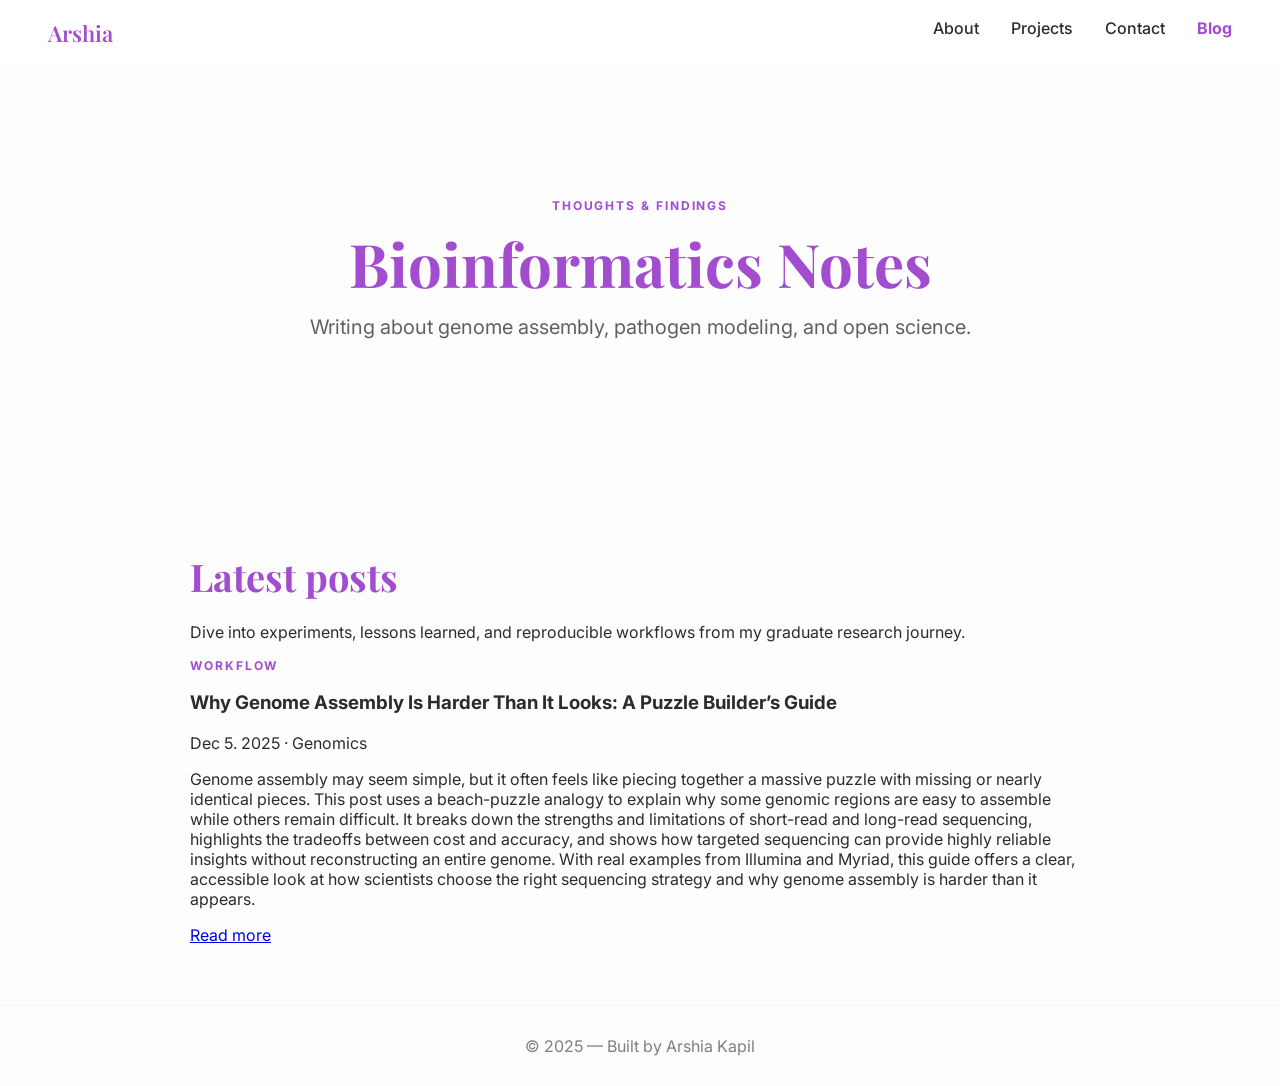
==== blog.html @ 8b9411af "Update blog.html" ====
<!DOCTYPE html>
<html lang="en">
<head>
    <meta charset="UTF-8">
    <meta name="viewport" content="width=device-width, initial-scale=1.0">
    <title>Arshia Kapil | Blog</title>
    <link rel="stylesheet" href="style.css">
    <link href="https://fonts.googleapis.com/css2?family=Inter:wght@300;400;600&family=Playfair+Display:wght@600;700&display=swap" rel="stylesheet">
</head>
<body>
    <nav>
        <div class="logo">Arshia</div>
        <div class="nav-links">
            <a href="index.html#about">About</a>
            <a href="index.html#projects">Projects</a>
            <a href="index.html#contact">Contact</a>
            <a class="active" href="blog.html">Blog</a>
        </div>
    </nav>

    <header class="hero blog-hero">
        <p class="eyebrow">Thoughts & Findings</p>
        <h1 class="name">Bioinformatics Notes</h1>
        <p class="tagline">Writing about genome assembly, pathogen modeling, and open science.</p>
    </header>

    <main class="section blog-section">
        <div class="blog-intro">
            <h2>Latest posts</h2>
            <p>Dive into experiments, lessons learned, and reproducible workflows from my graduate research journey.</p>
        </div>

        <div class="blog-grid">
            <article class="blog-card">
                <p class="eyebrow">Workflow</p>
                <h3>Why Genome Assembly Is Harder Than It Looks: A Puzzle Builder’s Guide</h3>
                <p class="blog-meta">Dec 5. 2025 · Genomics</p>
                <p class="blog-desc">Genome assembly may seem simple, but it often feels like piecing together a massive puzzle with missing or nearly identical pieces. This post uses a beach-puzzle analogy to explain why some genomic regions are easy to assemble while others remain difficult. It breaks down the strengths and limitations of short-read and long-read sequencing, highlights the tradeoffs between cost and accuracy, and shows how targeted sequencing can provide highly reliable insights without reconstructing an entire genome. With real examples from Illumina and Myriad, this guide offers a clear, accessible look at how scientists choose the right sequencing strategy and why genome assembly is harder than it appears.</p>
                <a class="text-link" href="#">Read more</a>
            </article>
        </div>
    </main>

    <footer>
        © 2025 — Built by Arshia Kapil
    </footer>
</body>
</html>
---- style.css ----
/* ===== Fonts & Colors ===== */
:root {
    --bg: #fdfdfd;
    --text: #2c2c2c;
    --accent: #a24ccf;     /* lavender / purple */
    --accent-light: #e7c6ff;
    --light-gray: #eeeeee;
}

/* Reset */
body {
    margin: 0;
    font-family: 'Inter', sans-serif;
    color: var(--text);
    background: var(--bg);
    scroll-behavior: smooth;
}

/* ===== Navigation ===== */
nav {
    display: flex;
    justify-content: space-between;
    padding: 18px 48px;
    position: sticky;
    top: 0;
    background: rgba(255,255,255,0.8);
    backdrop-filter: blur(8px);
}

.logo {
    font-family: 'Playfair Display', serif;
    font-size: 22px;
    font-weight: 600;
    color: var(--accent);
}

.nav-links a {
    margin-left: 28px;
    text-decoration: none;
    font-weight: 500;
    color: var(--text);
}
.nav-links a:hover {
    color: var(--accent);
}
.nav-links a.active {
    color: var(--accent);
    font-weight: 700;
}
/* ===== Hero Section ===== */
.hero {
    text-align: center;
    padding: 120px 20px 80px;
}

.name {
    font-family: 'Playfair Display', serif;
    font-size: 60px;
    margin: 0;
    color: var(--accent);
}

.tagline {
    font-size: 20px;
    margin-top: 12px;
    opacity: 0.75;
}

.eyebrow {
    text-transform: uppercase;
    letter-spacing: 0.16em;
    font-size: 12px;
    font-weight: 700;
    color: var(--accent);
    margin-bottom: 10px;
}

/* ===== General Sections ===== */
.section {
    padding: 80px 10% 60px;
    max-width: 900px;
    margin: auto;
}

.section h2 {
    font-family: 'Playfair Display', serif;
    font-size: 38px;
    margin-bottom: 20px;
    color: var(--accent);
}

/* Placeholder text */
.placeholder {
    opacity: 0.6;
}

/* ===== Contact Section ===== */
.contact-list {
    display: flex;
    gap: 24px;
    margin-top: 18px;
}
.contact-list a {
    padding: 10px 18px;
    border-radius: 10px;
    background: var(--accent-light);
    color: var(--accent);
    text-decoration: none;
    font-weight: 600;
    transition: background 0.2s;
}
.contact-list a:hover {
    background: var(--accent);
    color: white;
}

/* ===== Footer ===== */
footer {
    text-align: center;
    padding: 30px 0;
    opacity: 0.6;
    border-top: 1px solid var(--light-gray);
}

/* Responsive */
@media (max-width: 650px) {
    nav {
        padding: 10px 24px;
    }
    .name {
        font-size: 44px;
    }
    .tagline {
        font-size: 18px;
    }
    .section h2 {
        font-size: 28px;
    }
}
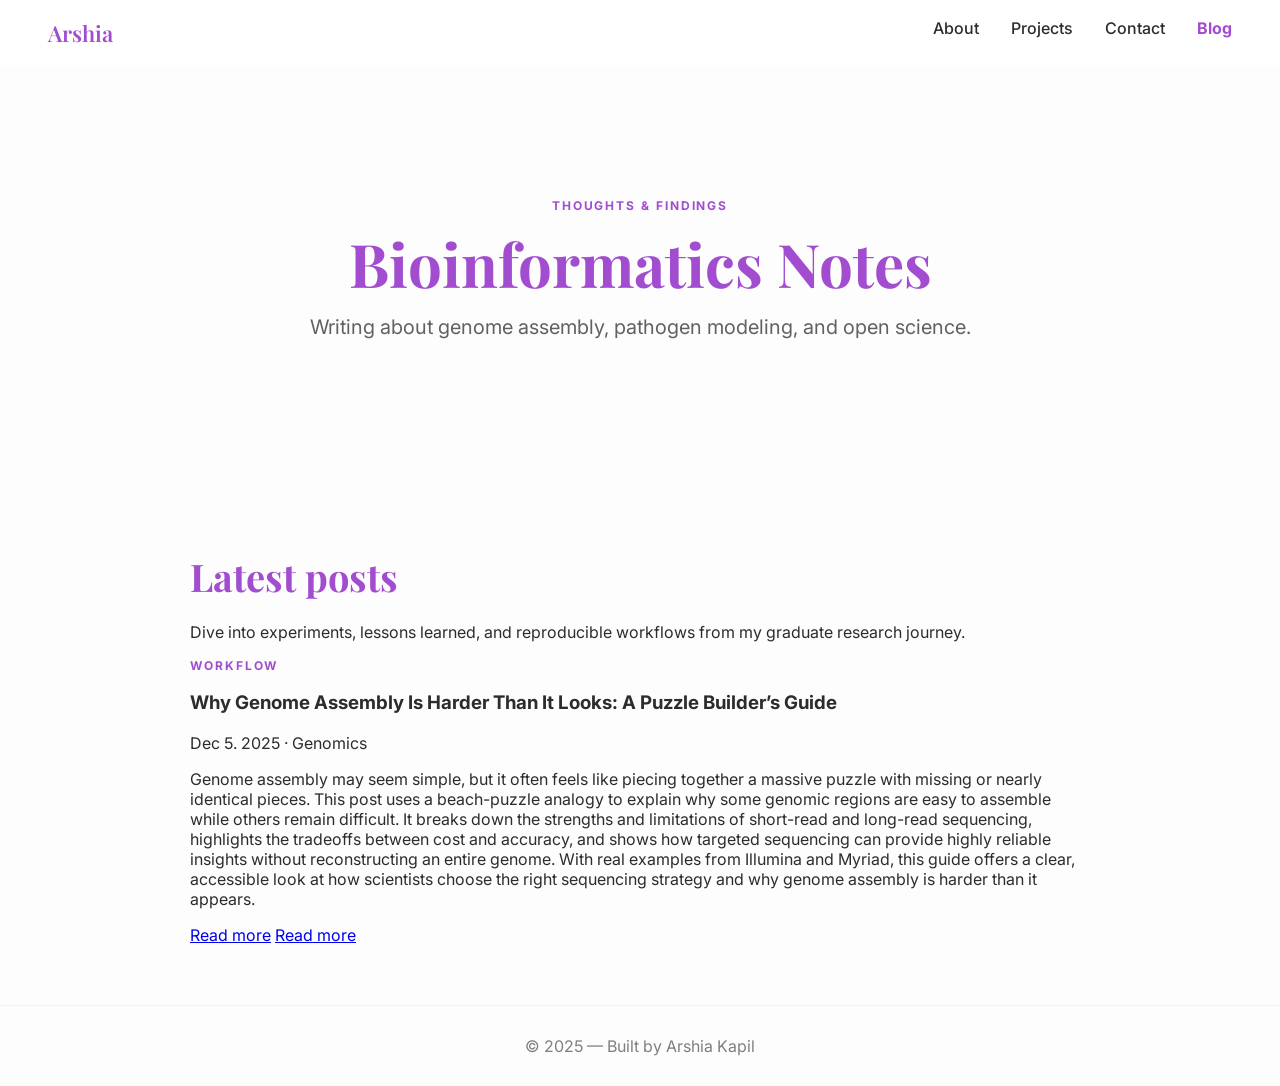
==== commit 354a5363: "Update blog link to external article on genome assembly" ====
--- a/blog.html
+++ b/blog.html
@@ -37,6 +37,7 @@
                 <p class="blog-meta">Dec 5. 2025 · Genomics</p>
                 <p class="blog-desc">Genome assembly may seem simple, but it often feels like piecing together a massive puzzle with missing or nearly identical pieces. This post uses a beach-puzzle analogy to explain why some genomic regions are easy to assemble while others remain difficult. It breaks down the strengths and limitations of short-read and long-read sequencing, highlights the tradeoffs between cost and accuracy, and shows how targeted sequencing can provide highly reliable insights without reconstructing an entire genome. With real examples from Illumina and Myriad, this guide offers a clear, accessible look at how scientists choose the right sequencing strategy and why genome assembly is harder than it appears.</p>
                 <a class="text-link" href="#">Read more</a>
+                <a class="text-link" href="https://arshiakapil.substack.com/p/why-genome-assembly-is-harder-than" target="_blank" rel="noopener noreferrer">Read more</a>
             </article>
         </div>
     </main>
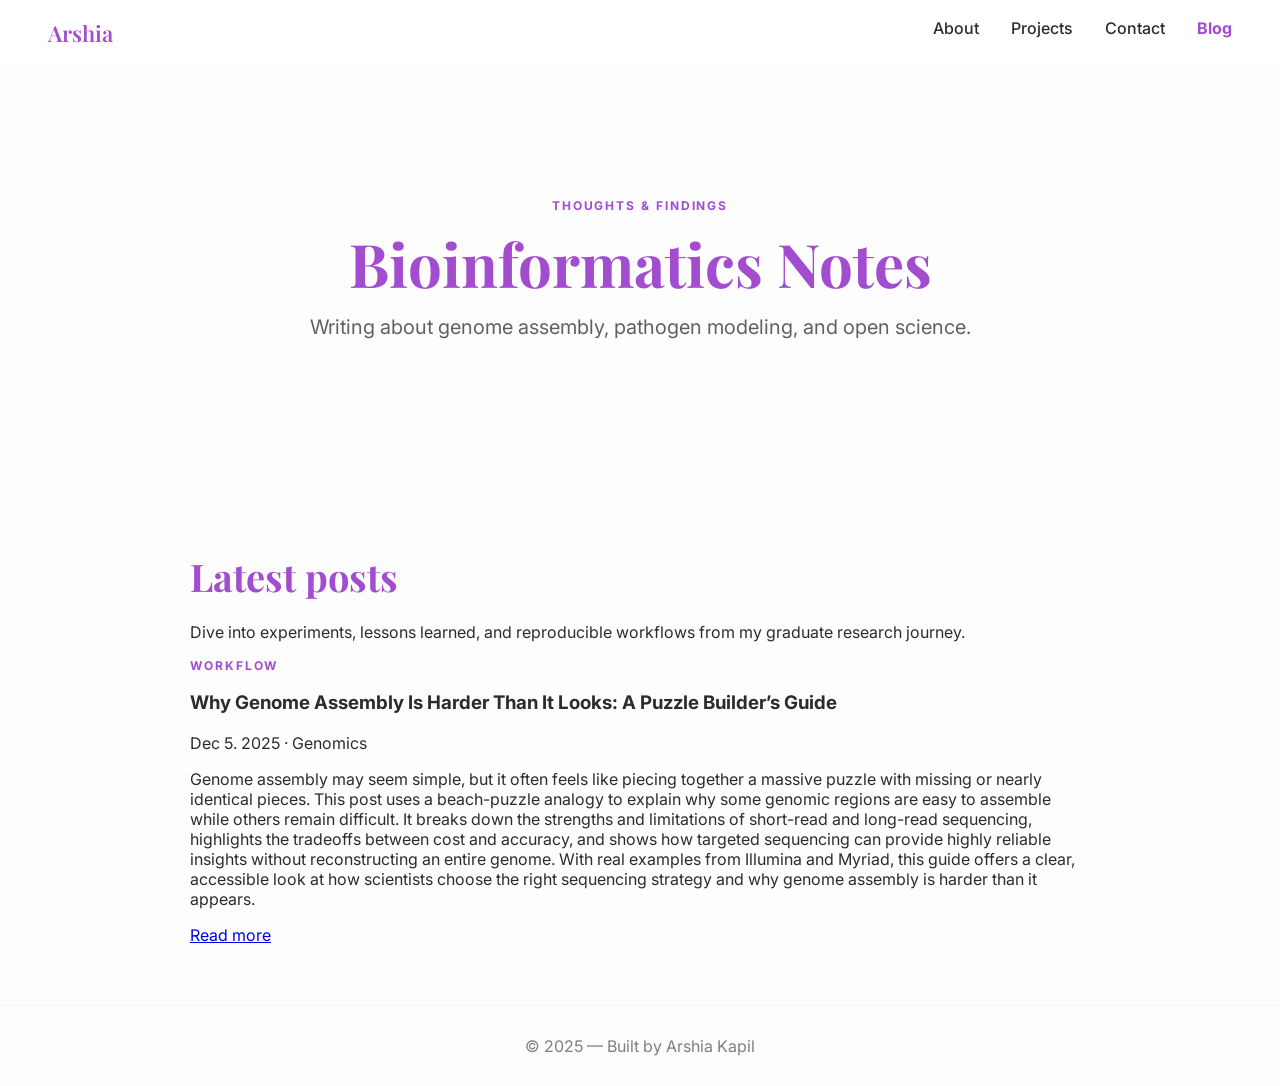
==== commit 47a9c60e: "Update blog link to external source" ====
--- a/blog.html
+++ b/blog.html
@@ -36,7 +36,6 @@
                 <h3>Why Genome Assembly Is Harder Than It Looks: A Puzzle Builder’s Guide</h3>
                 <p class="blog-meta">Dec 5. 2025 · Genomics</p>
                 <p class="blog-desc">Genome assembly may seem simple, but it often feels like piecing together a massive puzzle with missing or nearly identical pieces. This post uses a beach-puzzle analogy to explain why some genomic regions are easy to assemble while others remain difficult. It breaks down the strengths and limitations of short-read and long-read sequencing, highlights the tradeoffs between cost and accuracy, and shows how targeted sequencing can provide highly reliable insights without reconstructing an entire genome. With real examples from Illumina and Myriad, this guide offers a clear, accessible look at how scientists choose the right sequencing strategy and why genome assembly is harder than it appears.</p>
-                <a class="text-link" href="#">Read more</a>
                 <a class="text-link" href="https://arshiakapil.substack.com/p/why-genome-assembly-is-harder-than" target="_blank" rel="noopener noreferrer">Read more</a>
             </article>
         </div>
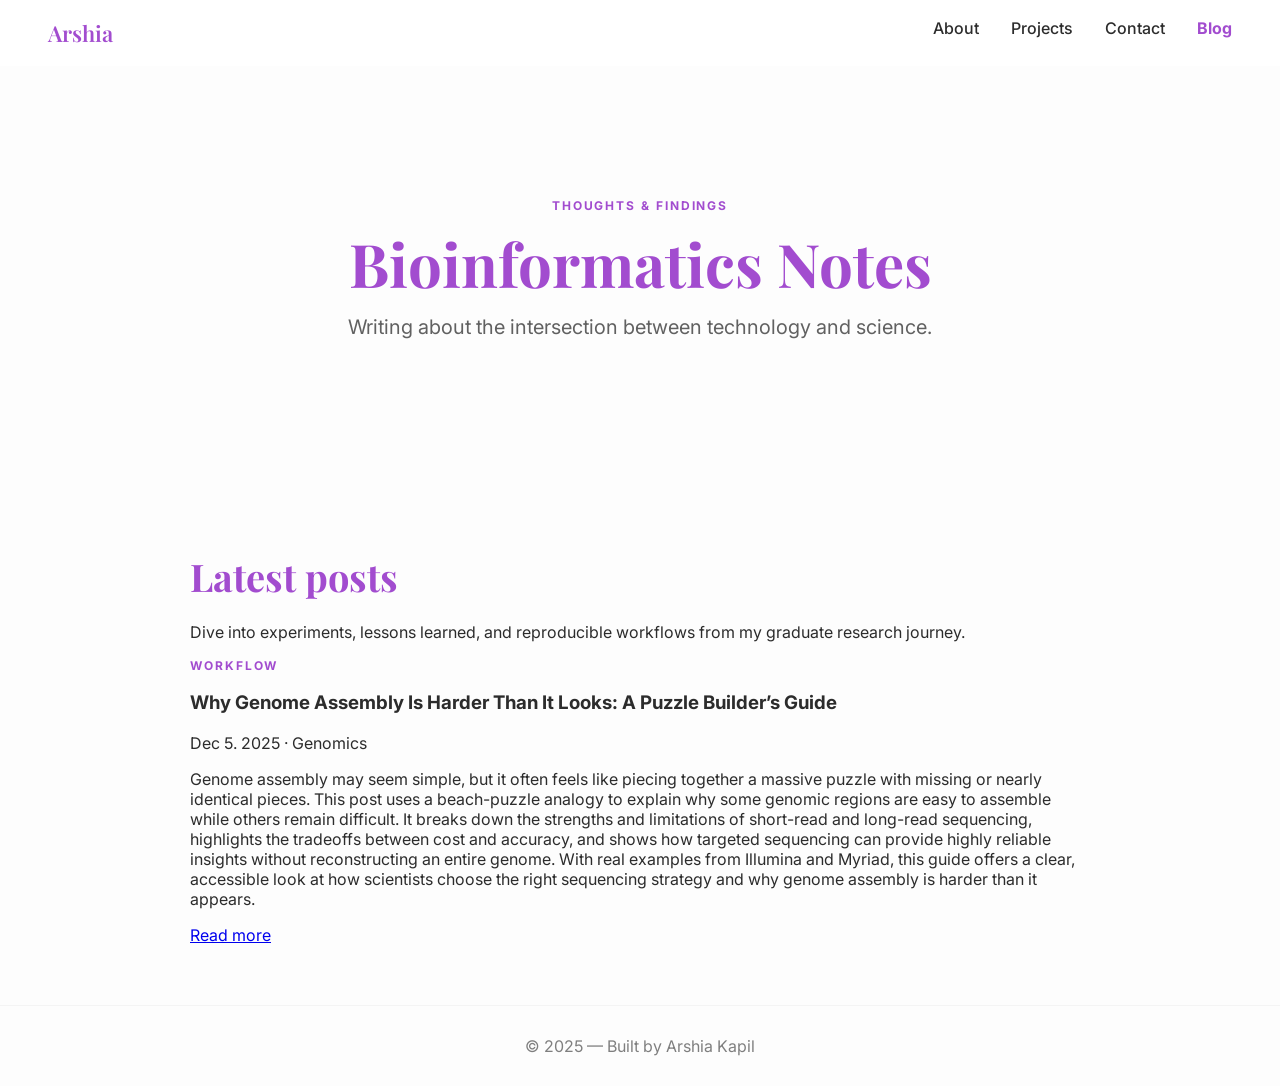
==== commit 6ca2db1e: "Update tagline in blog header" ====
--- a/blog.html
+++ b/blog.html
@@ -21,7 +21,7 @@
     <header class="hero blog-hero">
         <p class="eyebrow">Thoughts & Findings</p>
         <h1 class="name">Bioinformatics Notes</h1>
-        <p class="tagline">Writing about genome assembly, pathogen modeling, and open science.</p>
+        <p class="tagline">Writing about the intersection between technology and science.</p>
     </header>
 
     <main class="section blog-section">
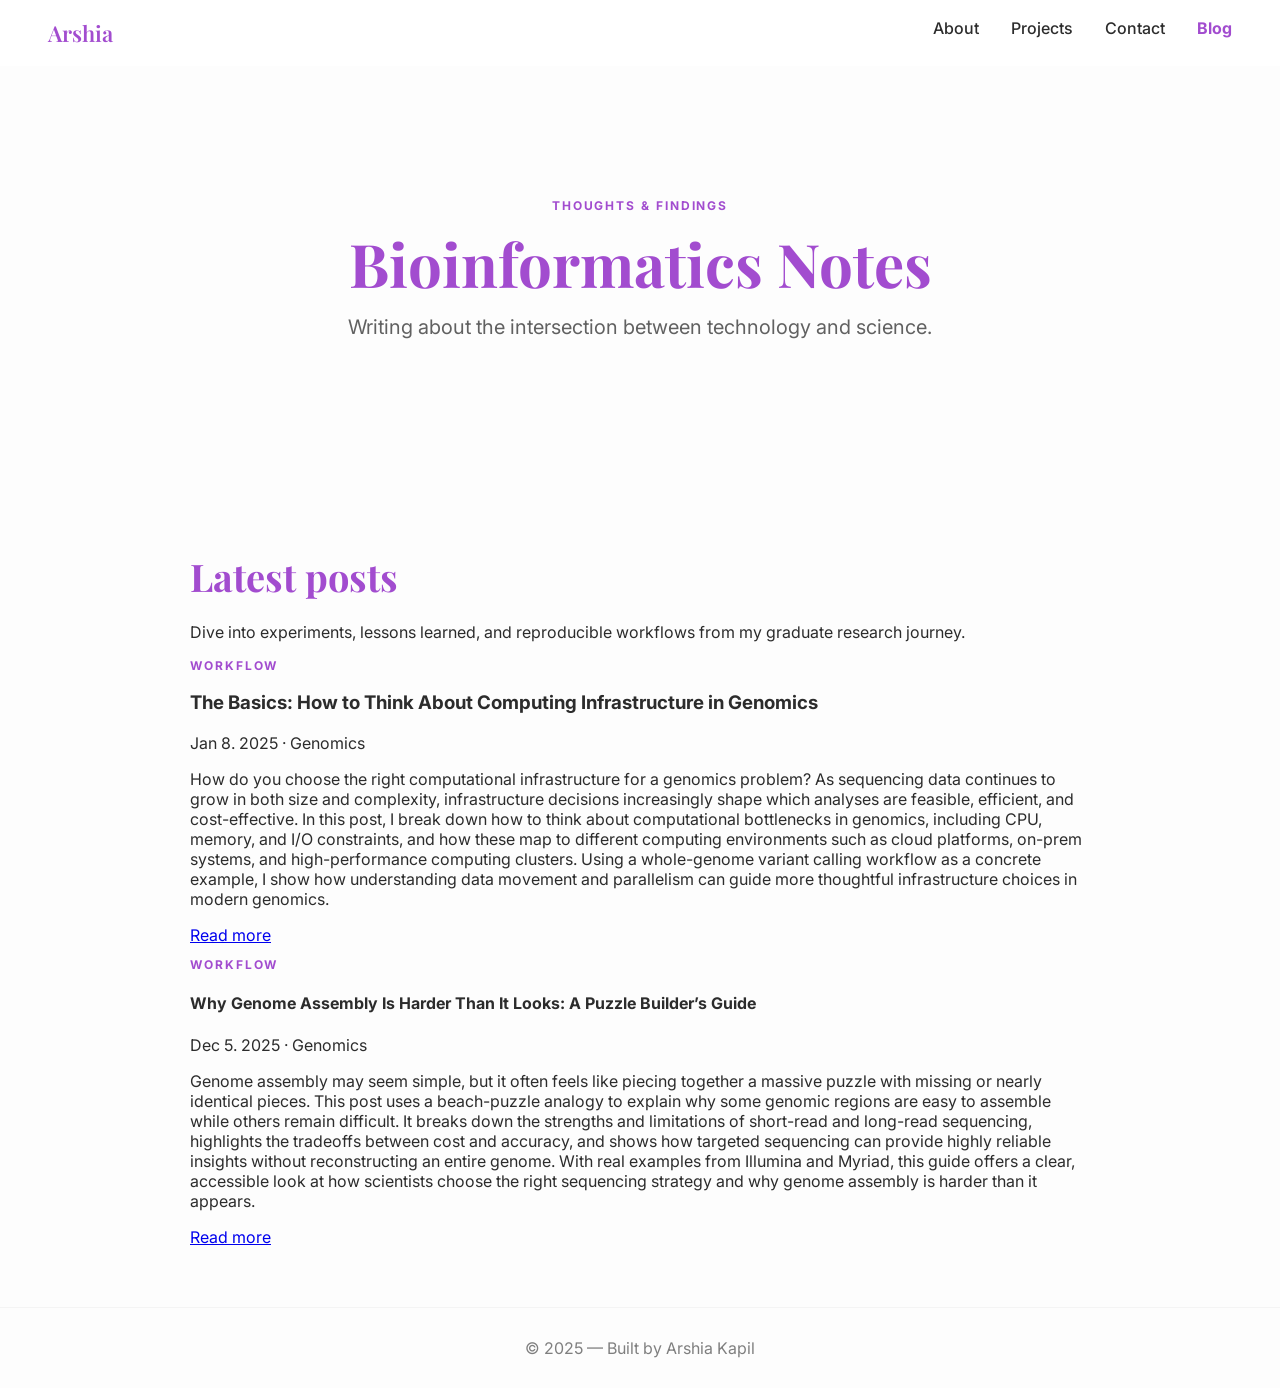
==== commit 8c593b47: "Update blog post titles and add new content" ====
--- a/blog.html
+++ b/blog.html
@@ -30,10 +30,20 @@
             <p>Dive into experiments, lessons learned, and reproducible workflows from my graduate research journey.</p>
         </div>
 
+         <div class="blog-grid">
+            <article class="blog-card">
+                <p class="eyebrow">Workflow</p>
+                <h3>The Basics: How to Think About Computing Infrastructure in Genomics </h3>
+                <p class="blog-meta">Jan 8. 2025 · Genomics</p>
+                <p class="blog-desc"> How do you choose the right computational infrastructure for a genomics problem? As sequencing data continues to grow in both size and complexity, infrastructure decisions increasingly shape which analyses are feasible, efficient, and cost-effective. In this post, I break down how to think about computational bottlenecks in genomics, including CPU, memory, and I/O constraints, and how these map to different computing environments such as cloud platforms, on-prem systems, and high-performance computing clusters. Using a whole-genome variant calling workflow as a concrete example, I show how understanding data movement and parallelism can guide more thoughtful infrastructure choices in modern genomics.</p>
+                <a class="text-link" href="https://arshiakapil.substack.com/p/the-basics-how-to-think-about-computing" target="_blank" rel="noopener noreferrer">Read more</a>
+            </article>
+        </div>
+
         <div class="blog-grid">
             <article class="blog-card">
                 <p class="eyebrow">Workflow</p>
-                <h3>Why Genome Assembly Is Harder Than It Looks: A Puzzle Builder’s Guide</h3>
+                <h4>Why Genome Assembly Is Harder Than It Looks: A Puzzle Builder’s Guide</h4>
                 <p class="blog-meta">Dec 5. 2025 · Genomics</p>
                 <p class="blog-desc">Genome assembly may seem simple, but it often feels like piecing together a massive puzzle with missing or nearly identical pieces. This post uses a beach-puzzle analogy to explain why some genomic regions are easy to assemble while others remain difficult. It breaks down the strengths and limitations of short-read and long-read sequencing, highlights the tradeoffs between cost and accuracy, and shows how targeted sequencing can provide highly reliable insights without reconstructing an entire genome. With real examples from Illumina and Myriad, this guide offers a clear, accessible look at how scientists choose the right sequencing strategy and why genome assembly is harder than it appears.</p>
                 <a class="text-link" href="https://arshiakapil.substack.com/p/why-genome-assembly-is-harder-than" target="_blank" rel="noopener noreferrer">Read more</a>
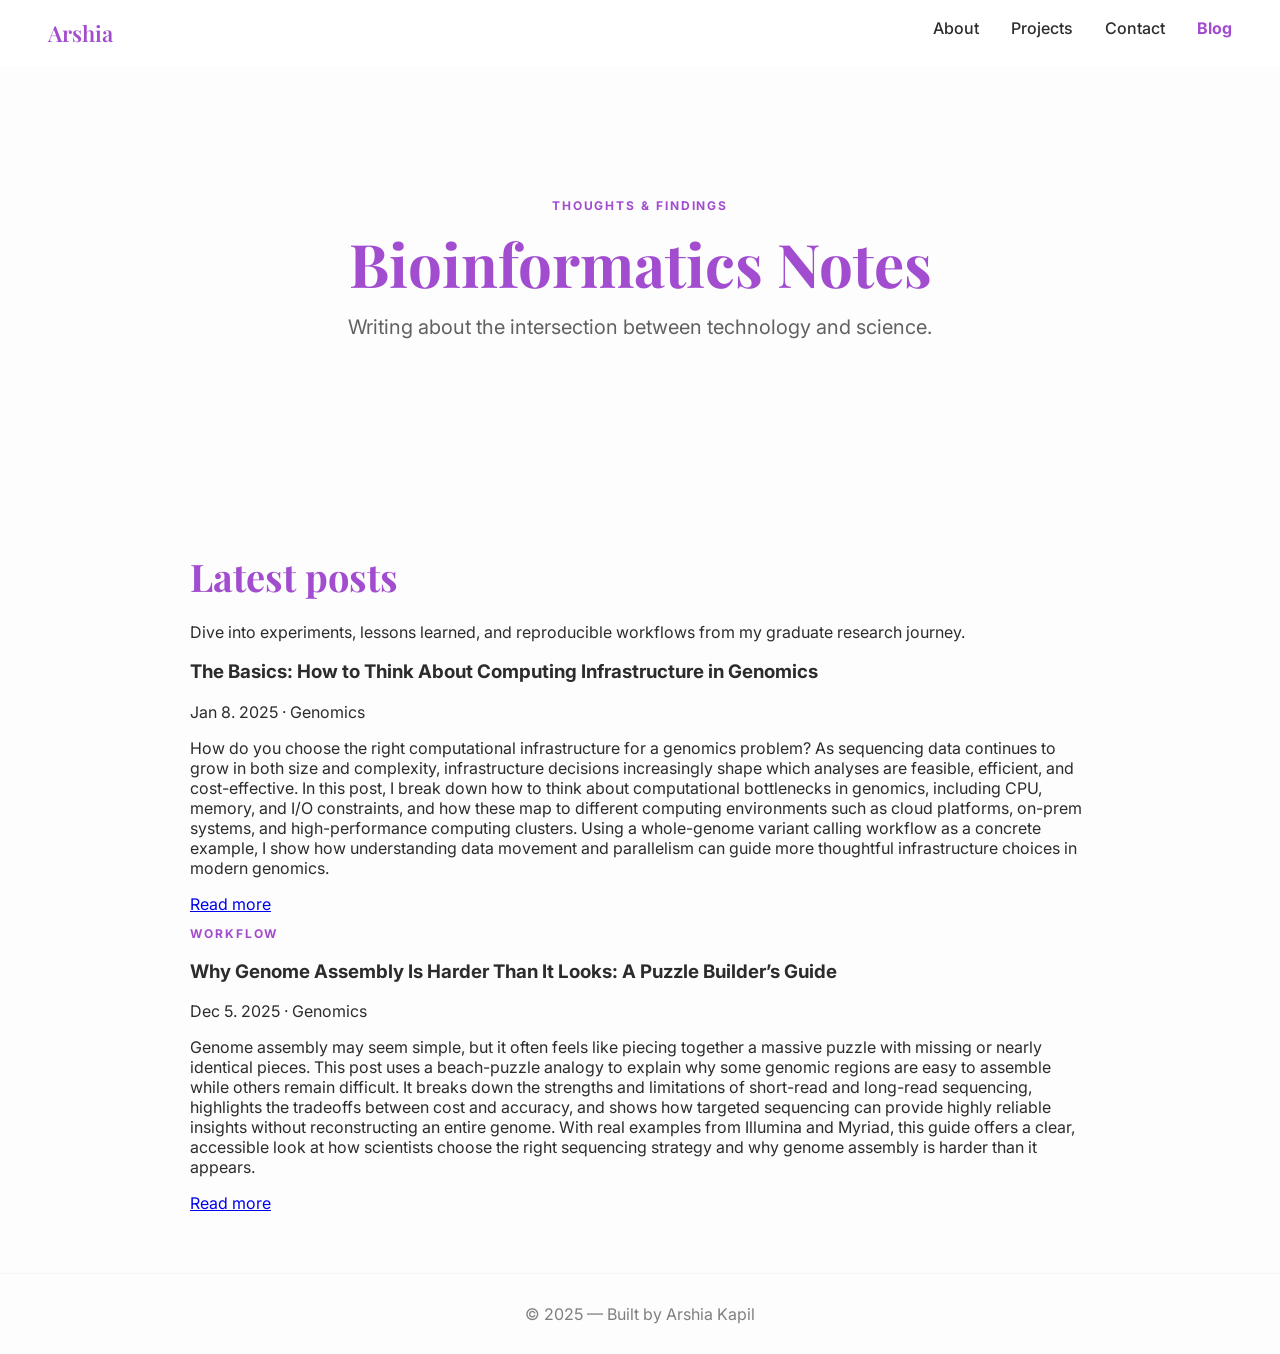
==== commit c62b0447: "Update blog post titles and remove eyebrow text" ====
--- a/blog.html
+++ b/blog.html
@@ -32,7 +32,6 @@
 
          <div class="blog-grid">
             <article class="blog-card">
-                <p class="eyebrow">Workflow</p>
                 <h3>The Basics: How to Think About Computing Infrastructure in Genomics </h3>
                 <p class="blog-meta">Jan 8. 2025 · Genomics</p>
                 <p class="blog-desc"> How do you choose the right computational infrastructure for a genomics problem? As sequencing data continues to grow in both size and complexity, infrastructure decisions increasingly shape which analyses are feasible, efficient, and cost-effective. In this post, I break down how to think about computational bottlenecks in genomics, including CPU, memory, and I/O constraints, and how these map to different computing environments such as cloud platforms, on-prem systems, and high-performance computing clusters. Using a whole-genome variant calling workflow as a concrete example, I show how understanding data movement and parallelism can guide more thoughtful infrastructure choices in modern genomics.</p>
@@ -43,7 +42,7 @@
         <div class="blog-grid">
             <article class="blog-card">
                 <p class="eyebrow">Workflow</p>
-                <h4>Why Genome Assembly Is Harder Than It Looks: A Puzzle Builder’s Guide</h4>
+                <h3>Why Genome Assembly Is Harder Than It Looks: A Puzzle Builder’s Guide</h3>
                 <p class="blog-meta">Dec 5. 2025 · Genomics</p>
                 <p class="blog-desc">Genome assembly may seem simple, but it often feels like piecing together a massive puzzle with missing or nearly identical pieces. This post uses a beach-puzzle analogy to explain why some genomic regions are easy to assemble while others remain difficult. It breaks down the strengths and limitations of short-read and long-read sequencing, highlights the tradeoffs between cost and accuracy, and shows how targeted sequencing can provide highly reliable insights without reconstructing an entire genome. With real examples from Illumina and Myriad, this guide offers a clear, accessible look at how scientists choose the right sequencing strategy and why genome assembly is harder than it appears.</p>
                 <a class="text-link" href="https://arshiakapil.substack.com/p/why-genome-assembly-is-harder-than" target="_blank" rel="noopener noreferrer">Read more</a>
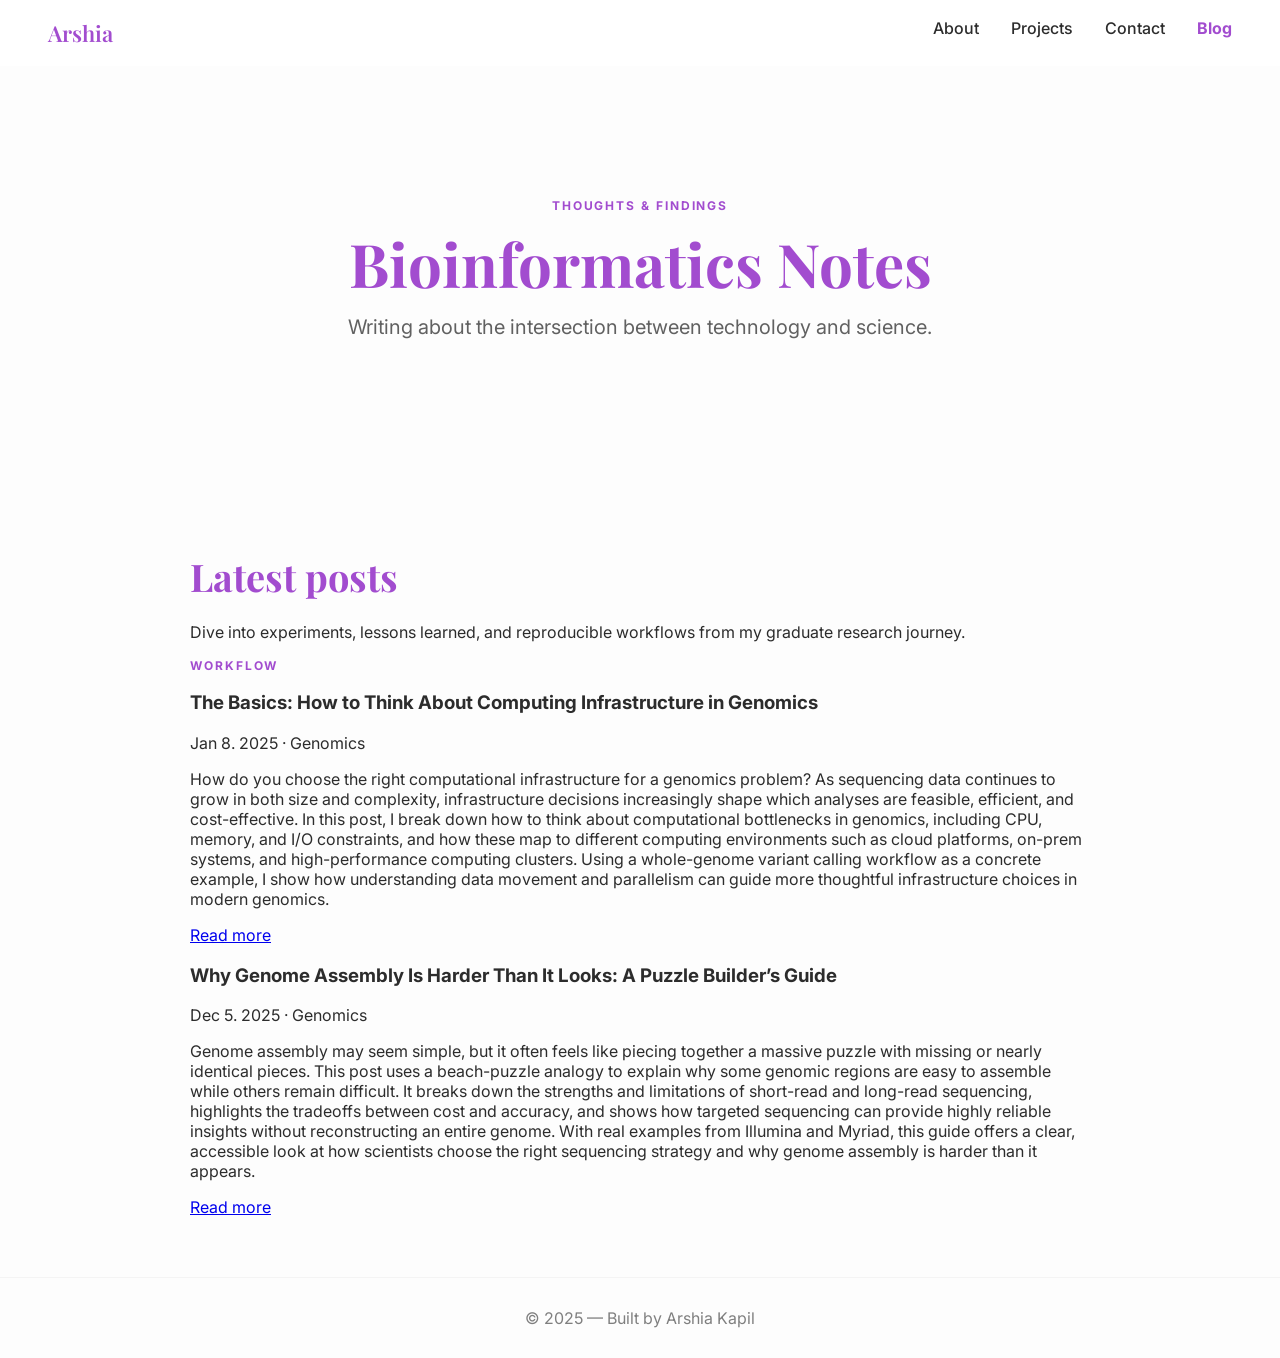
==== commit 6dd3be20: "Update blog content and remove eyebrow paragraph" ====
--- a/blog.html
+++ b/blog.html
@@ -32,6 +32,7 @@
 
          <div class="blog-grid">
             <article class="blog-card">
+                <p class="eyebrow">Workflow</p>
                 <h3>The Basics: How to Think About Computing Infrastructure in Genomics </h3>
                 <p class="blog-meta">Jan 8. 2025 · Genomics</p>
                 <p class="blog-desc"> How do you choose the right computational infrastructure for a genomics problem? As sequencing data continues to grow in both size and complexity, infrastructure decisions increasingly shape which analyses are feasible, efficient, and cost-effective. In this post, I break down how to think about computational bottlenecks in genomics, including CPU, memory, and I/O constraints, and how these map to different computing environments such as cloud platforms, on-prem systems, and high-performance computing clusters. Using a whole-genome variant calling workflow as a concrete example, I show how understanding data movement and parallelism can guide more thoughtful infrastructure choices in modern genomics.</p>
@@ -41,7 +42,6 @@
 
         <div class="blog-grid">
             <article class="blog-card">
-                <p class="eyebrow">Workflow</p>
                 <h3>Why Genome Assembly Is Harder Than It Looks: A Puzzle Builder’s Guide</h3>
                 <p class="blog-meta">Dec 5. 2025 · Genomics</p>
                 <p class="blog-desc">Genome assembly may seem simple, but it often feels like piecing together a massive puzzle with missing or nearly identical pieces. This post uses a beach-puzzle analogy to explain why some genomic regions are easy to assemble while others remain difficult. It breaks down the strengths and limitations of short-read and long-read sequencing, highlights the tradeoffs between cost and accuracy, and shows how targeted sequencing can provide highly reliable insights without reconstructing an entire genome. With real examples from Illumina and Myriad, this guide offers a clear, accessible look at how scientists choose the right sequencing strategy and why genome assembly is harder than it appears.</p>
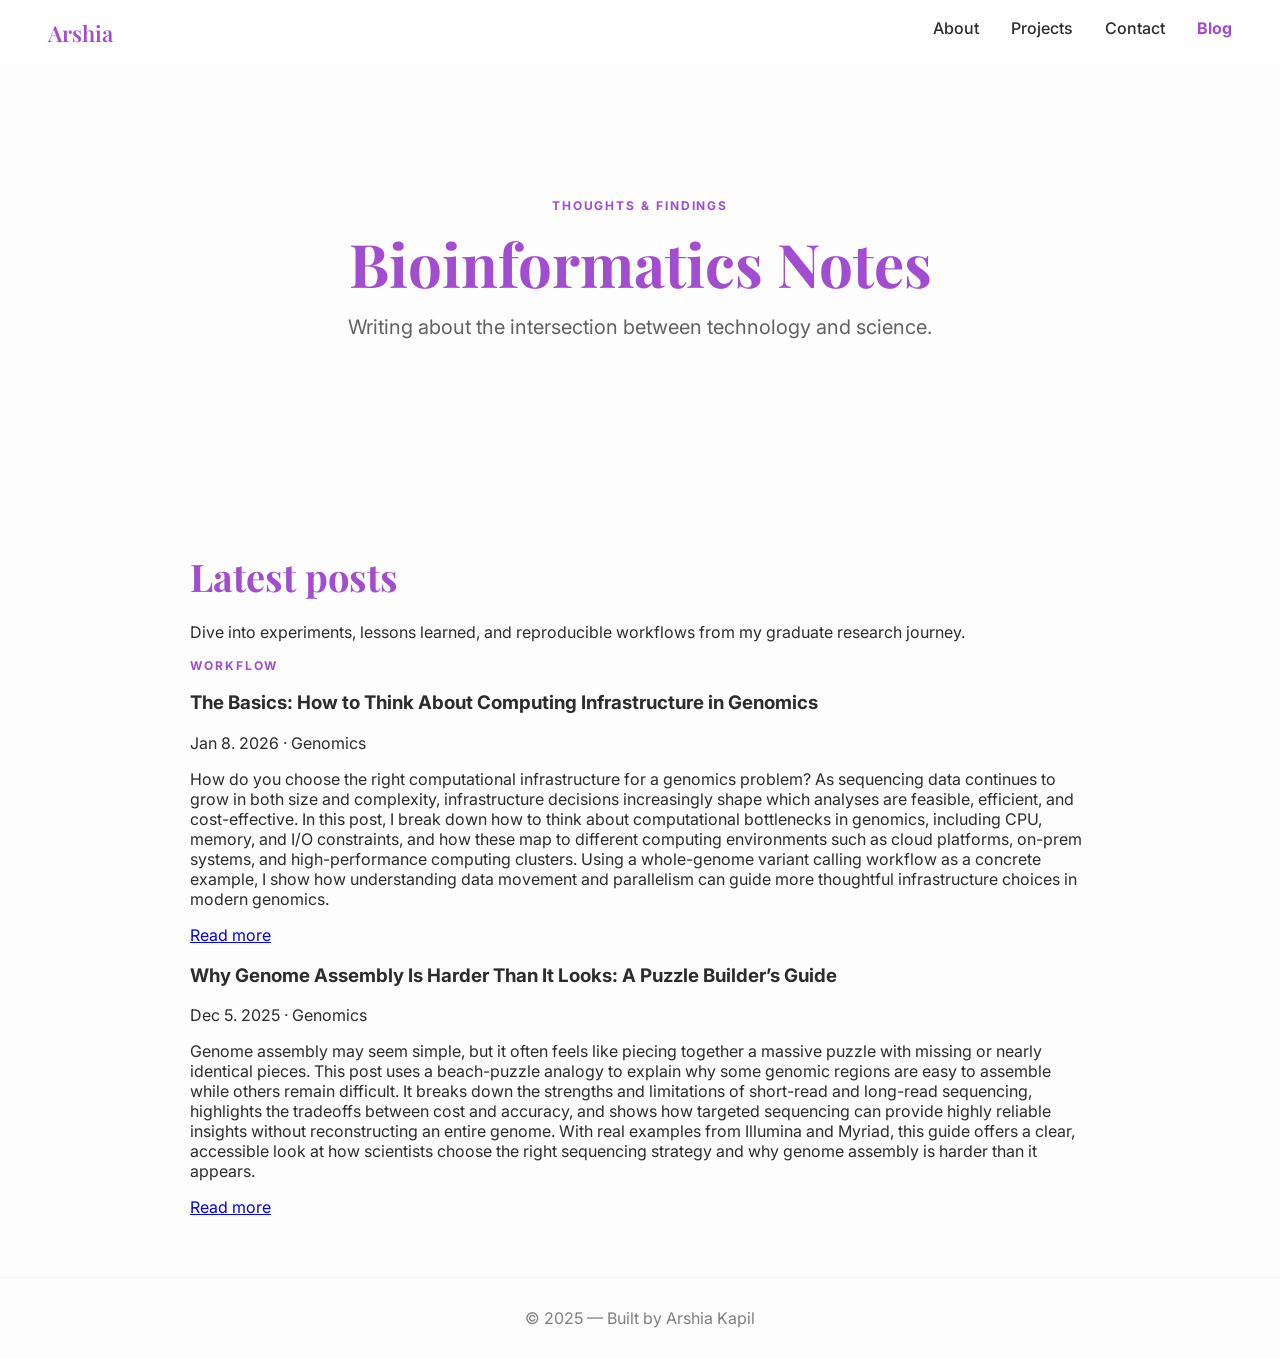
==== commit 90c4b648: "Update blog post date from 2025 to 2026" ====
--- a/blog.html
+++ b/blog.html
@@ -34,7 +34,7 @@
             <article class="blog-card">
                 <p class="eyebrow">Workflow</p>
                 <h3>The Basics: How to Think About Computing Infrastructure in Genomics </h3>
-                <p class="blog-meta">Jan 8. 2025 · Genomics</p>
+                <p class="blog-meta">Jan 8. 2026 · Genomics</p>
                 <p class="blog-desc"> How do you choose the right computational infrastructure for a genomics problem? As sequencing data continues to grow in both size and complexity, infrastructure decisions increasingly shape which analyses are feasible, efficient, and cost-effective. In this post, I break down how to think about computational bottlenecks in genomics, including CPU, memory, and I/O constraints, and how these map to different computing environments such as cloud platforms, on-prem systems, and high-performance computing clusters. Using a whole-genome variant calling workflow as a concrete example, I show how understanding data movement and parallelism can guide more thoughtful infrastructure choices in modern genomics.</p>
                 <a class="text-link" href="https://arshiakapil.substack.com/p/the-basics-how-to-think-about-computing" target="_blank" rel="noopener noreferrer">Read more</a>
             </article>
